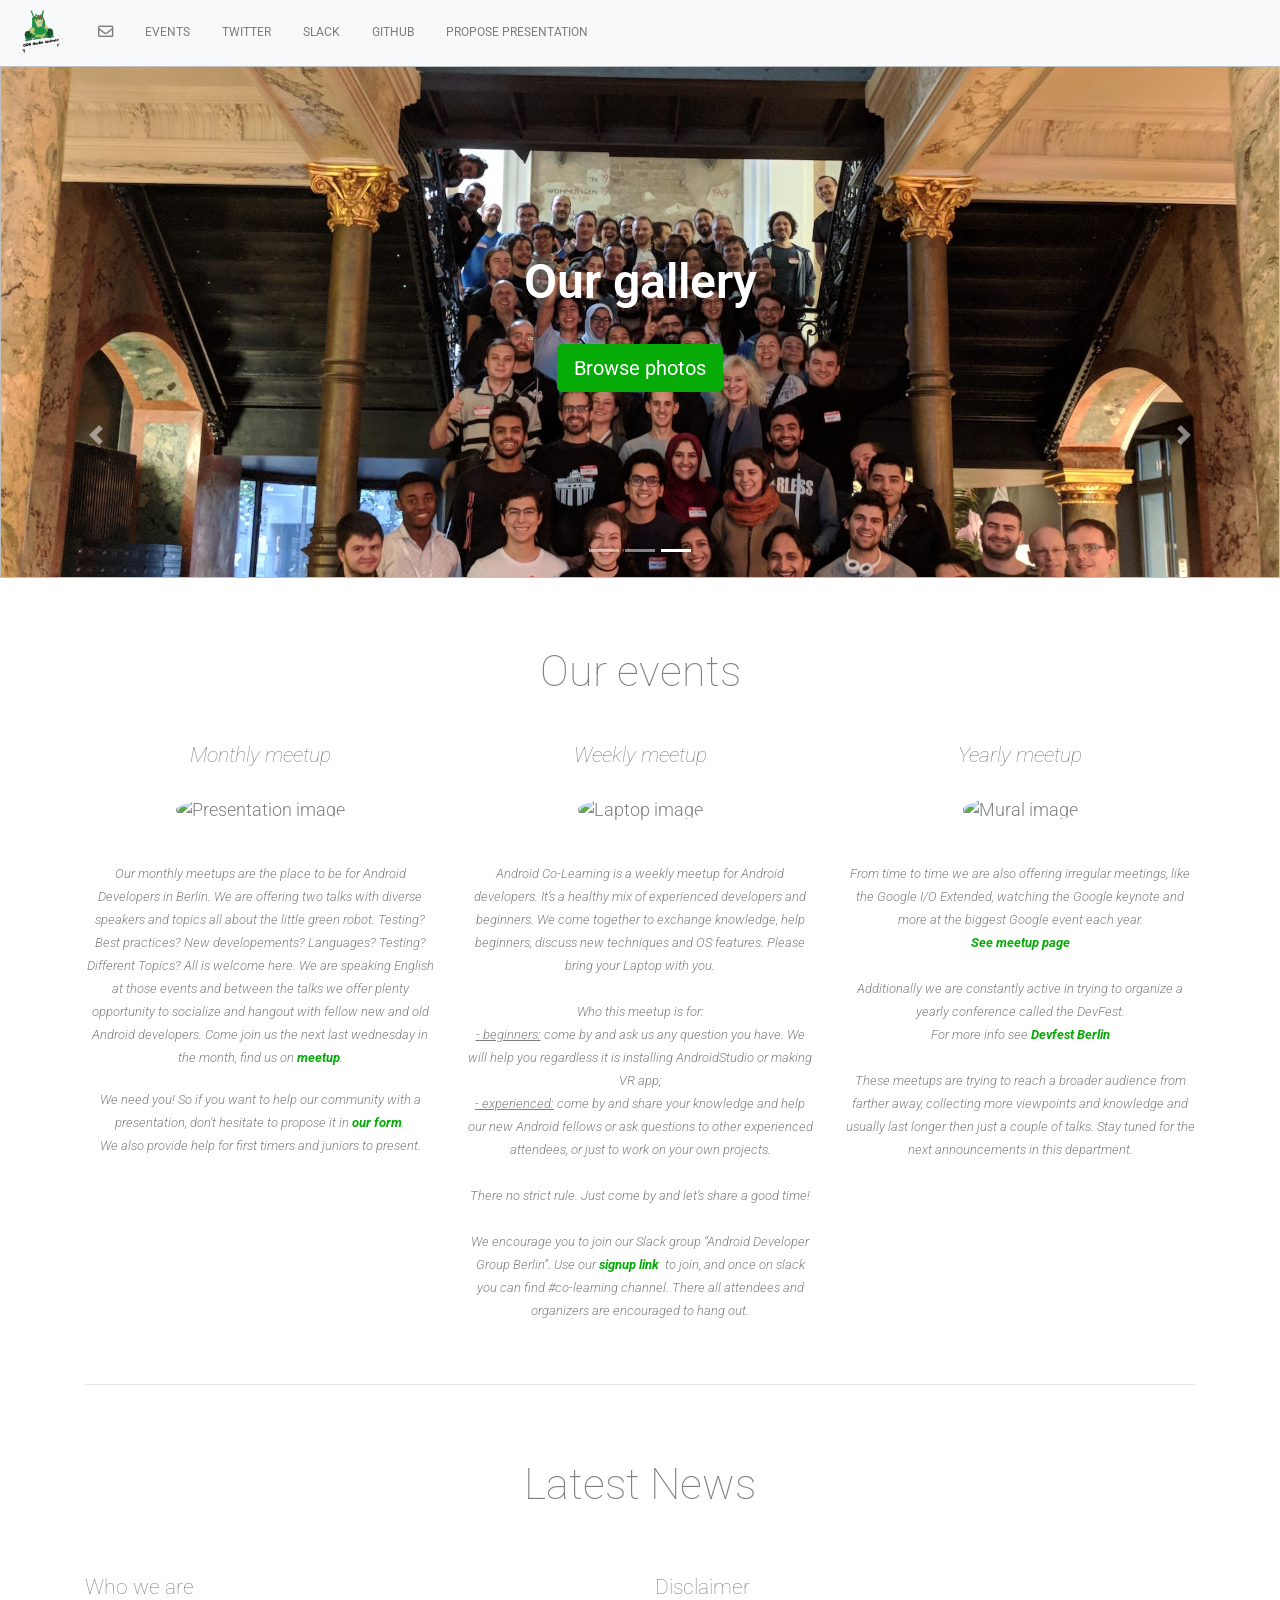
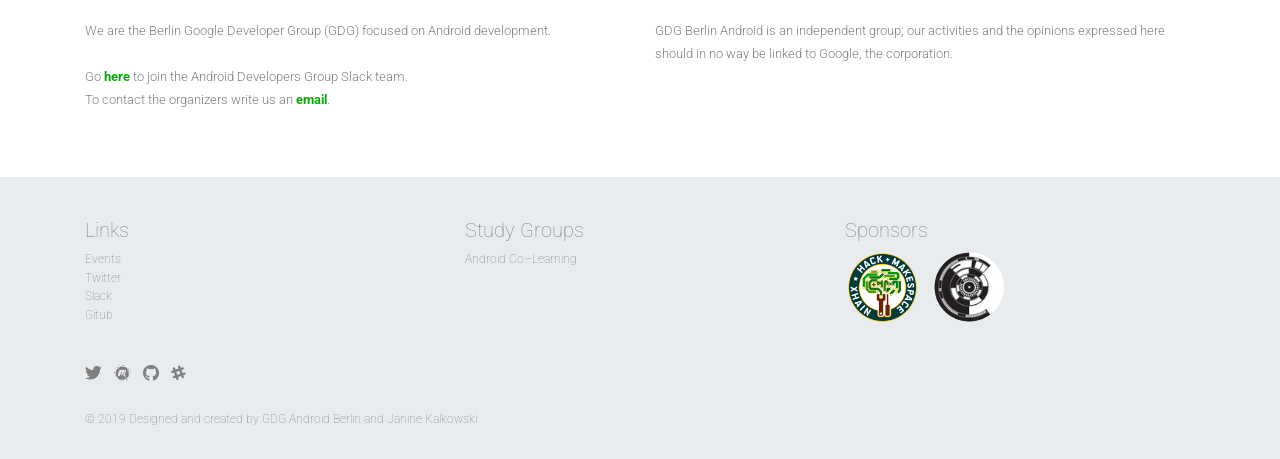
==== index.html @ 3d496227 "Update index.html Co-authored-by: cketti <cketti@gmail.com>" ====
<!DOCTYPE html>
 <html lang=en>
  <head>
    <!-- Required meta tags -->
    <meta charset="utf-8">
    <meta name="viewport" content="width=device-width, initial-scale=1, shrink-to-fit=no">
    <!-- Favicon -->
    <link rel="icon" href="./resources/images/favicon.png" type="image/x-icon">
    <!-- Title -->
    <title>GDG Berlin Android</title>
    <!-- Google fonts -->
    <link href="https://fonts.googleapis.com/css?family=Roboto:100,300" rel="stylesheet">
    <!-- Stylesheets -->
    <link href="./resources/css/reset.css" type="text/css" rel="stylesheet">
    <link href="./resources/css/styles.css" type="text/css" rel="stylesheet">
    <link rel="stylesheet" href="https://use.fontawesome.com/releases/v5.0.12/css/all.css" integrity="sha384-G0fIWCsCzJIMAVNQPfjH08cyYaUtMwjJwqiRKxxE/rx96Uroj1BtIQ6MLJuheaO9" crossorigin="anonymous">
    <link rel="stylesheet" href="https://stackpath.bootstrapcdn.com/bootstrap/4.1.1/css/bootstrap.min.css" integrity="sha384-WskhaSGFgHYWDcbwN70/dfYBj47jz9qbsMId/iRN3ewGhXQFZCSftd1LZCfmhktB" crossorigin="anonymous">
    <!-- Optional scripts -->
    <script src="https://code.jquery.com/jquery-3.3.1.slim.min.js" integrity="sha384-q8i/X+965DzO0rT7abK41JStQIAqVgRVzpbzo5smXKp4YfRvH+8abtTE1Pi6jizo" crossorigin="anonymous"></script>
    <script src="https://cdnjs.cloudflare.com/ajax/libs/popper.js/1.14.3/umd/popper.min.js" integrity="sha384-ZMP7rVo3mIykV+2+9J3UJ46jBk0WLaUAdn689aCwoqbBJiSnjAK/l8WvCWPIPm49" crossorigin="anonymous"></script>
    <script src="https://stackpath.bootstrapcdn.com/bootstrap/4.1.1/js/bootstrap.min.js" integrity="sha384-smHYKdLADwkXOn1EmN1qk/HfnUcbVRZyYmZ4qpPea6sjB/pTJ0euyQp0Mk8ck+5T" crossorigin="anonymous"></script>
    <script src="./resources/js/main.js" type="text/javascript"></script>
   </head>
   <body>

       <!-- NAVBAR -->
       <nav class="navbar navbar-expand-md navbar-light bg-light sticky-top">

         <button class="navbar-toggler" type="button" data-toggle="collapse" data-target="#navbarsExampleDefault" aria-controls="navbarsExampleDefault" aria-expanded="false" aria-label="Toggle navigation">
           <span class="navbar-toggler-icon" id="navbar-toggler-icon"></span>
         </button>

         <img class="logo" src="./resources/images/android.png" height="50" width="50" alt="logo">

         <div class="collapse navbar-collapse justify-content-between" id="navbarsExampleDefault">
           <ul class="navbar-nav">
             <li class="nav-item"><a class="nav-link" href="mailto:gdg-berlin-android-orga@googlegroups.com"><i class="far fa-envelope fa-lg"></i></a></li>
             <li class="nav-item"><a class="nav-link" href="https://www.meetup.com/GDG-Berlin-Android/">Events</a></li>
             <li class="nav-item"><a class="nav-link" href="https://twitter.com/berlindroid">Twitter</a></li>
             <li class="nav-item"><a class="nav-link" href="https://join.slack.com/t/adg-berlin/shared_invite/zt-1j6f5y2oh-A3Xf1VDTKDOTf55Ti_H5~g">Slack</a></li>
             <li class="nav-item"><a class="nav-link" href="https://github.com/gdg-berlin-android">Github</a></li>
             <li class="nav-item"><a class="nav-link" href="https://goo.gl/forms/LKVnBINiIcyeeEfy2">Propose presentation</a></li>
           </ul>
         </div>
       </nav>

     <main role="main">

     <!-- THE CAROUSEL -->
      <div id="myCarousel" class="carousel slide" data-ride="carousel">
        <ol class="carousel-indicators">
          <li data-target="#myCarousel" data-slide-to="0" class=""></li>
          <li data-target="#myCarousel" data-slide-to="1" class=""></li>
          <li data-target="#myCarousel" data-slide-to="2" class="active"></li>
        </ol>
        <div class="carousel-inner">
          <div class="carousel-item">
            <img class="first-slide" style="background-image: url('./resources/images/presentation_1920.jpg');">
            <div class="container">
              <div class="carousel-caption">
                <h1>Our Meetups</h1>
                <br>
                <p><a class="btn btn-lg btn-primary" href="https://www.meetup.com/de-DE/GDG-Berlin-Android/events/" role="button">Sign up today</a></p>
              </div>
            </div>
          </div>
          <div class="carousel-item">
            <img class="second-slide" style="background-image: url('./resources/images/seating_1920.jpg');">
            <div class="container">
              <div class="carousel-caption">
                <h1>Our co-learning channel</h1>
                <br>
                <p><a class="btn btn-lg btn-primary" href="https://join.slack.com/t/adg-berlin/shared_invite/zt-1j6f5y2oh-A3Xf1VDTKDOTf55Ti_H5~g" role="button">Learn more</a></p>
              </div>
            </div>
          </div>
          <div class="carousel-item active">
            <img class="third-slide" style="background-image: url('./resources/images/team_1920.jpg');">
              <div class="carousel-caption">
                <h1>Our gallery</h1>
                <br>
                <p><a class="btn btn-lg btn-primary" href="https://www.meetup.com/de-DE/GDG-Berlin-Android/photos/" role="button">Browse photos</a></p>
              </div>
            </div>
          </div>
        </div>
        <a class="carousel-control-prev" href="#myCarousel" role="button" data-slide="prev">
          <span class="carousel-control-prev-icon" aria-hidden="true"></span>
          <span class="sr-only">Previous</span>
        </a>
        <a class="carousel-control-next" href="#myCarousel" role="button" data-slide="next">
          <span class="carousel-control-next-icon" aria-hidden="true"></span>
          <span class="sr-only">Next</span>
        </a>
      </div>

      <!-- ORGANIZER -->
      <div class="container organizer">
        <span class="featurette-heading">Our events</span>
        <div class="row">
          <div class="col-lg-4 section">
            <h6 class="font-italic">Monthly meetup</h6>
            <img class="rounded-circle img" src="https://secure.meetupstatic.com/photos/event/3/d/5/0/highres_468075696.jpeg" alt="Presentation image" width="140" height="140">
            <p class="post-body font-italic">Our monthly meetups are the place to be for Android Developers in Berlin. We are offering two talks with diverse speakers and topics all about
              the little green robot. Testing? Best practices? New developements? Languages? Testing? Different Topics? All is welcome here. We are speaking English at those events
              and between the talks we offer plenty opportunity to socialize and hangout with fellow new and old Android developers. Come join us the next last wednesday in the month,
              find us on <a href="https://www.meetup.com/GDG-Berlin-Android/">meetup</a>.</p>
           <p class="post-body font-italic">
            We need you! So if you want to help our community with a presentation, don't hesitate to propose it in <a href="https://goo.gl/forms/LKVnBINiIcyeeEfy2">our form</a>. 
            <br>We also provide help for first timers and juniors to present.
           </p>
          </div>
          <div class="col-lg-4 section">
            <h6 class="font-italic">Weekly meetup</h6>
            <img class="rounded-circle img" src="https://secure.meetupstatic.com/photos/event/e/4/0/8/highres_465958376.jpeg" alt="Laptop image" width="140" height="140">
            <p class="post-body font-italic">Android Co-Learning is a weekly meetup for Android developers. It’s a healthy mix of experienced developers and beginners. We come together to
              exchange knowledge, help beginners, discuss new techniques and OS features. Please bring your Laptop with you.
              <br><br>Who this meetup is for:
              <br><u>- beginners:</u> come by and ask us any question you have. We will help you regardless it is installing AndroidStudio or making VR app;
              <br><u>- experienced:</u> come by and share your knowledge and help our new Android fellows or ask questions to other experienced attendees, or just to work on your own projects.
              <br><br>There no strict rule. Just come by and let’s share a good time!
              <br><br>We encourage you to join our Slack group “Android Developer Group Berlin”. Use our <a href="https://join.slack.com/t/adg-berlin/shared_invite/zt-1j6f5y2oh-A3Xf1VDTKDOTf55Ti_H5~g">signup link</a> 
              to join, and once on slack you can find #co-learning channel. There all attendees and organizers are encouraged to hang out.</p>
          </div>
          <div class="col-lg-4 section">
            <h6 class="font-italic">Yearly meetup</h6>
            <img class="rounded-circle img" src="https://secure.meetupstatic.com/photos/event/e/8/8/5/highres_465959525.jpeg" alt="Mural image" width="140" height="140">
            <p class="post-body font-italic">From time to time we are also offering irregular meetings, like the Google I/O Extended, watching the Google keynote and more at the
              biggest Google event each year.
              <br><a href="https://www.meetup.com/de-DE/GDG-Berlin-Android/events/">See meetup page</a>
              <br><br>Additionally we are constantly active in trying to organize a yearly conference called the DevFest.
              <br>For more info see <a href="https://2017.devfest-berlin.de/">Devfest Berlin</a>
              <br><br>These meetups are trying to reach a broader audience from farther away, collecting more viewpoints and knowledge and usually last longer then just a couple of talks.
              Stay tuned for the next announcements in this department.</p>
          </div>
        </div>
        <hr class="featurette-divider">
      </div>

      <!-- LATEST NEWS -->
      <div class="article-wrapper">
        <div class="container wrapper">
          <span class="featurette-heading">Latest News</span>
          <div class="row article">
            <div class="col-md-6">
              <h6>Who we are</h6>
              <p class="post-body">We are the Berlin Google Developer Group (GDG) focused on Android development.
                <br><br> Go <a href="https://join.slack.com/t/adg-berlin/shared_invite/zt-1j6f5y2oh-A3Xf1VDTKDOTf55Ti_H5~g">here</a> to join the Android Developers Group Slack team.
                <br>To contact the organizers write us an <a href="mailto:gdg-berlin-android-orga@googlegroups.com">email</a>.
              </p>
            </div>
            <div class="col-md-6">
              <h6>Disclaimer</h6>
              <p class="post-body">GDG Berlin Android is an independent group; our activities and the opinions
                expressed here should in no way be linked to Google, the corporation.
                <br>
                <br>
                <br>
             </p>
            </div>
          </div>
        </div>
      </div>
     </main>

     <!-- FOOTER -->
     <footer class="footer">
       <div class="container" id="footer">
         <div class="row">
           <div class="col-md-4">
             <h5>Links</h5>
             <ul>
               <li><a href="https://www.meetup.com/GDG-Berlin-Android/">Events</a></li>
               <li><a href="https://twitter.com/berlindroid">Twitter</a></li>
               <li><a href="https://join.slack.com/t/adg-berlin/shared_invite/zt-1j6f5y2oh-A3Xf1VDTKDOTf55Ti_H5~g">Slack</a></li>
               <li><a href="https://github.com/gdg-berlin-android">Gitub</a></li>
             </ul>
           </div>
           <div class="col-md-4">
             <h5>Study Groups</h5>
             <ul>
               <li>Android Co&ndash;Learning</li>
             </ul>
           </div>
           <div class="col-md-4">
             <h5>Sponsors</h5>
             <a href="https://x-hain.de/de/"><img src="./resources/images/xhain_logo_small.png" class="img-fluid" id="footer-img" alt="Responsive image" style="width: 75px; height: 75px;"></a>
             <a href="https://www.c-base.org/"><img src="./resources/images/cbase_logo.jpg" class="img-fluid rounded-circle" id="footer-img" alt="Responsive image" style="width: 70px; height: 70px;"></a>
           </div>
         </div>
         <div class="row">
           <div class="col-md-6">
             <ul class="social-links">
               <li><a class="py-2 d-md-inline-block" href="https://twitter.com/berlindroid"><i class="fab fa-twitter fa-lg"></i></a></li>
               <li><a class="py-2 d-md-inline-block" href="https://www.meetup.com/GDG-Berlin-Android/"><i class="fab fa-meetup fa-lg"></i></a></li>
               <li><a class="py-2 d-md-inline-block" href="https://github.com/gdg-berlin-android"><i class="fab fa-github fa-lg"></i></a></li>
               <li><a class="py-2 d-md-inline-block" href="https://join.slack.com/t/adg-berlin/shared_invite/zt-1j6f5y2oh-A3Xf1VDTKDOTf55Ti_H5~g"><i class="fab fa-slack-hash fa-lg"></i></a></li>
             </ul>
           </div>
         </div>
         <div class="row">
           <div class="col-md-12">
             <p>&copy; 2019 Designed and created by GDG Android Berlin and Janine Kalkowski</p>
           </div>
         </div>
       </div>
    </footer>

   </body>
</html>
---- resources/css/styles.css ----
* {
  font-family: 'Roboto', sans-serif;
  font-weight: 300;
  line-height: 1.4;
  color: grey;
  font-size: 18px;
}


/* NAVBAR
  -------------------------------------------------- */

.logo {
  margin-right: 1rem;
  }

nav {
  background-color: white;
  z-index: 1030;
}

#navbar-toggler-icon {
  font-size: 0.72rem /*13px*/;
  margin-top: 0px !important;
  margin-bottom: 0px !important;
}

.nav-item {
  padding: 0 .5rem 0 .5rem;
  text-transform: uppercase;
  font-size: 0.72rem /*13px*/;
  color: grey;
}

.fade-in {
  visibility: visible;
  opacity: 1;
  transition: opacity 1s linear;
}

.fade-out {
  visibility: hidden;
  opacity: 0;
  transition: visibility 0s 1s, opacity 1s linear;
}


/* THE CAROUSEL
-------------------------------------------------- */

.carousel {
  margin-bottom: 4rem;
}

.carousel-caption {
  bottom: 3rem;
  z-index: 10;
  bottom: 150px !important;
}

.carousel-caption .btn {
  background-color: #07ab07;
  border-color: #07ab07;
}

.carousel-caption .btn:hover {
  background-color: #207420;
  border-color: #207420;
}

.carousel-item {
  height: 32rem;
  background-color: #777;
}

h1 {
  font-weight: 600 !important;
  font-size: 3rem !important;
  }

.carousel-item p {
  color: white;
}

.carousel-item > img {
  position: absolute;
  top: 0;
  left: 0;
  min-width: 100%;
  height: 32rem;
  background-repeat: no-repeat;
  background-position: center;
  background-size: cover;
}

.carousel-control-prev-icon, .carousel-control-next-icon {
  background-color: #777;
}


/* ORGANIZER
-------------------------------------------------- */

.organizer {
  text-align: center;
  margin: 3rem 0;
}

span {
  font-weight: 100 !important;
  font-size: 2.67rem /*48px*/;
  margin-top: 20px !important;
  margin-bottom: 50px !important;
}

h6 {
  font-size: 1.33rem /*24px*/ !important;
  font-weight: 100 !important;
  margin-top: 10px !important;
  margin-bottom: 10px !important;
}

p {
  font-size: 0.83rem /*15px*/;
  line-height: 23px;
  font-weight: 300;
}

.section {
  margin-top: 30px;
  margin-bottom: 30px;
}

.img {
  margin-top: 20px;
  margin-bottom: 20px;
}


/* LATEST NEWS
-------------------------------------------------- */

.featurette-heading {
  font-size: 2.67rem /*48px*/;
}

.post-body {
  margin-top: 19px;
}

.post-body a {
  color: #07ab07;
  font-weight: bold;
}

.post-body a:hover {
  color: #07ab07;
}

.article {
  display: flex;
  align-items: center;
}

.wrapper {
  display: flex;
  flex-direction: column;
  align-items: center;
}

.article-wrapper {
  margin-top: 50px;
  margin-bottom: 50px;
  margin-left: 15px;
  margin-right: 15px;
}


/* FOOTER
-------------------------------------------------- */

footer {
  padding: 40px 52px 13px;
  border-top: 1px solid #e7e7e7;
  background-color: #e9ecef;
}

#footer-img {
  margin-right: 10px;
}

.footer h5 {
  font-weight: 100;
}

.footer li, .footer p {
  font-weight: 100;
  font-size: 0.78rem /*14px*/ !important;
}

.social-links li {
  margin-right: 8px;
  display: inline-block;
}

.social-links {
  margin-top: 1rem;
}

.footer a {
  text-decoration: none;
  background-color: transparent;
  color: grey;
}


/* MEDIA QUERIES
-------------------------------------------------- */

@media (max-width: 767px){
 footer {
    text-align: center;
  }
}
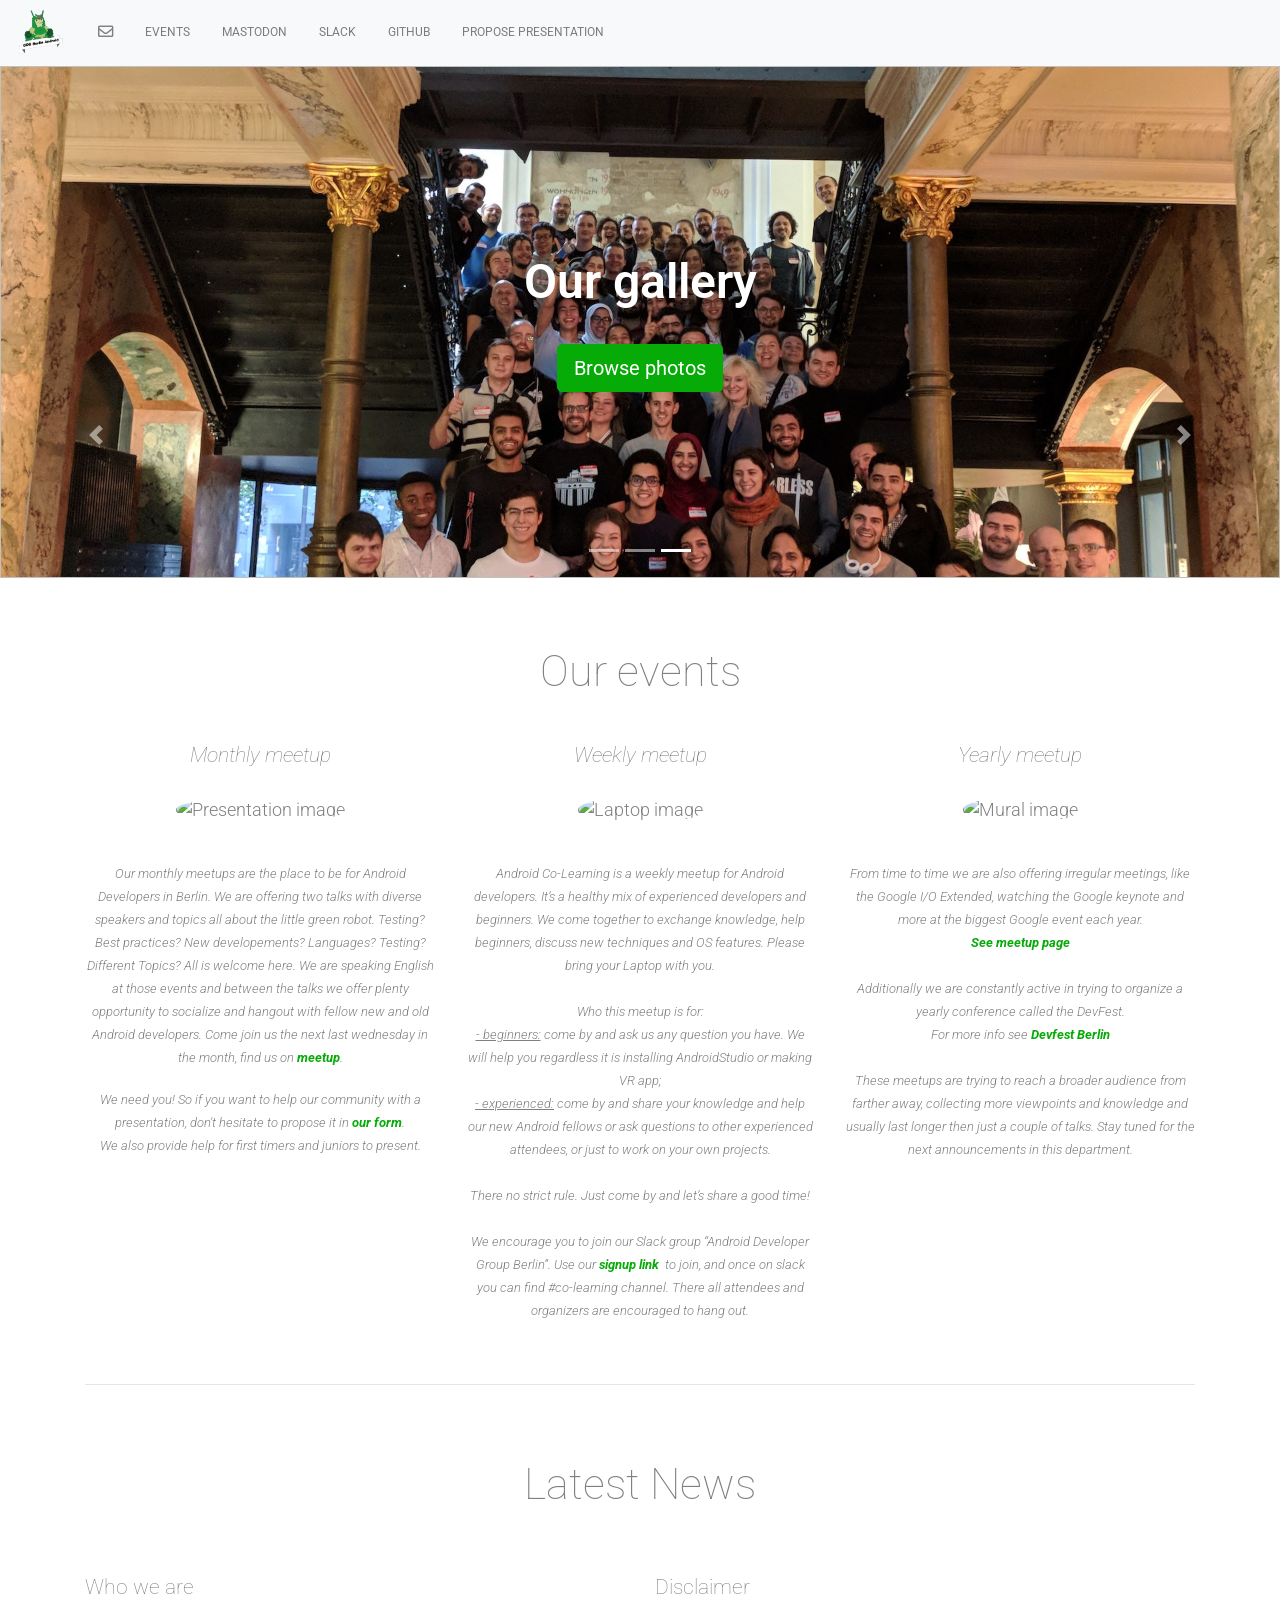
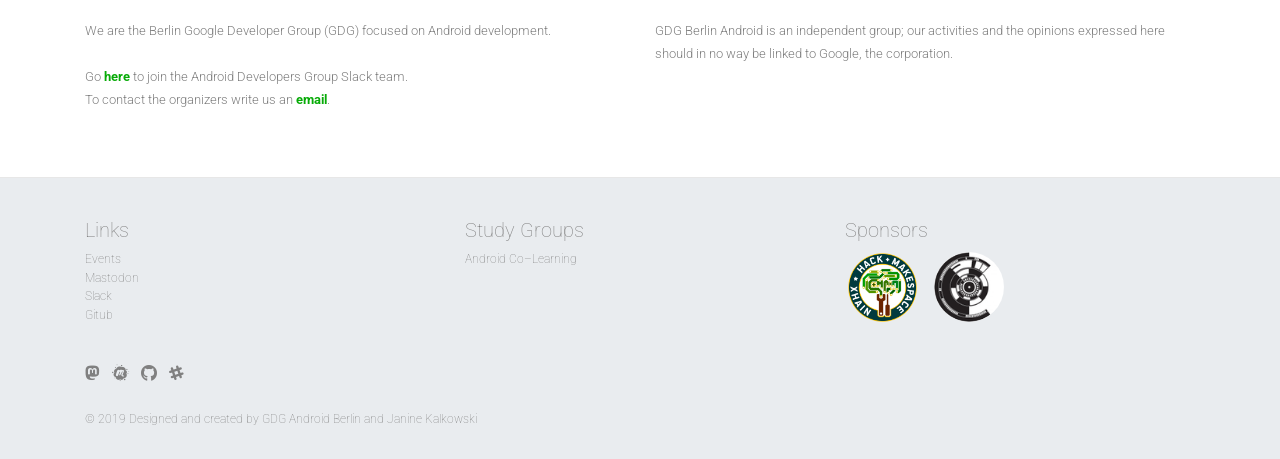
==== commit 9f8d9fec: "Replace links to Twitter profile with links to Mastodon profile" ====
--- a/index.html
+++ b/index.html
@@ -36,7 +36,7 @@
            <ul class="navbar-nav">
              <li class="nav-item"><a class="nav-link" href="mailto:gdg-berlin-android-orga@googlegroups.com"><i class="far fa-envelope fa-lg"></i></a></li>
              <li class="nav-item"><a class="nav-link" href="https://www.meetup.com/GDG-Berlin-Android/">Events</a></li>
-             <li class="nav-item"><a class="nav-link" href="https://twitter.com/berlindroid">Twitter</a></li>
+             <li class="nav-item"><a class="nav-link" href="https://androiddev.social/@berlindroid">Mastodon</a></li>
              <li class="nav-item"><a class="nav-link" href="https://join.slack.com/t/adg-berlin/shared_invite/zt-1j6f5y2oh-A3Xf1VDTKDOTf55Ti_H5~g">Slack</a></li>
              <li class="nav-item"><a class="nav-link" href="https://github.com/gdg-berlin-android">Github</a></li>
              <li class="nav-item"><a class="nav-link" href="https://goo.gl/forms/LKVnBINiIcyeeEfy2">Propose presentation</a></li>
@@ -171,7 +171,7 @@
              <h5>Links</h5>
              <ul>
                <li><a href="https://www.meetup.com/GDG-Berlin-Android/">Events</a></li>
-               <li><a href="https://twitter.com/berlindroid">Twitter</a></li>
+               <li><a href="https://androiddev.social/@berlindroid">Mastodon</a></li>
                <li><a href="https://join.slack.com/t/adg-berlin/shared_invite/zt-1j6f5y2oh-A3Xf1VDTKDOTf55Ti_H5~g">Slack</a></li>
                <li><a href="https://github.com/gdg-berlin-android">Gitub</a></li>
              </ul>
@@ -191,7 +191,7 @@
          <div class="row">
            <div class="col-md-6">
              <ul class="social-links">
-               <li><a class="py-2 d-md-inline-block" href="https://twitter.com/berlindroid"><i class="fab fa-twitter fa-lg"></i></a></li>
+               <li><a class="py-2 d-md-inline-block" href="https://androiddev.social/@berlindroid" rel="me"><i class="fab fa-mastodon fa-lg"></i></a></li>
                <li><a class="py-2 d-md-inline-block" href="https://www.meetup.com/GDG-Berlin-Android/"><i class="fab fa-meetup fa-lg"></i></a></li>
                <li><a class="py-2 d-md-inline-block" href="https://github.com/gdg-berlin-android"><i class="fab fa-github fa-lg"></i></a></li>
                <li><a class="py-2 d-md-inline-block" href="https://join.slack.com/t/adg-berlin/shared_invite/zt-1j6f5y2oh-A3Xf1VDTKDOTf55Ti_H5~g"><i class="fab fa-slack-hash fa-lg"></i></a></li>
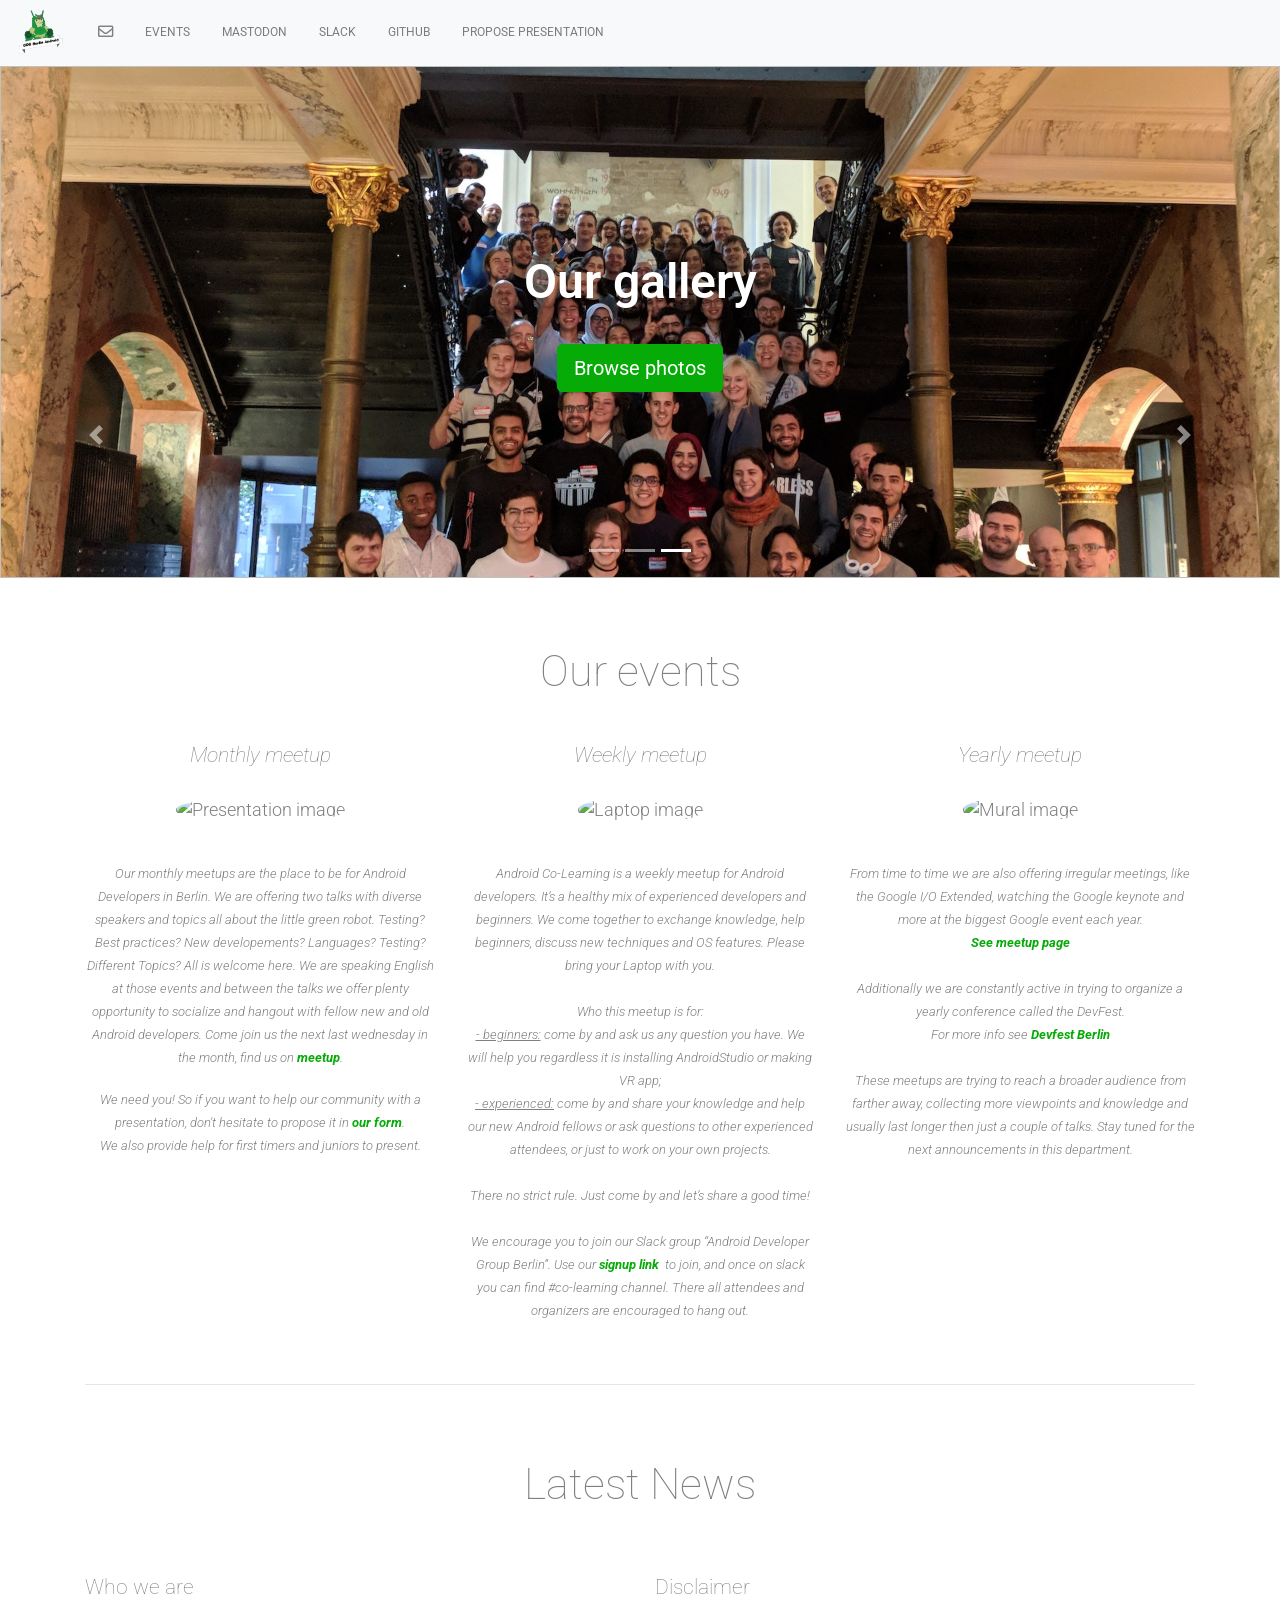
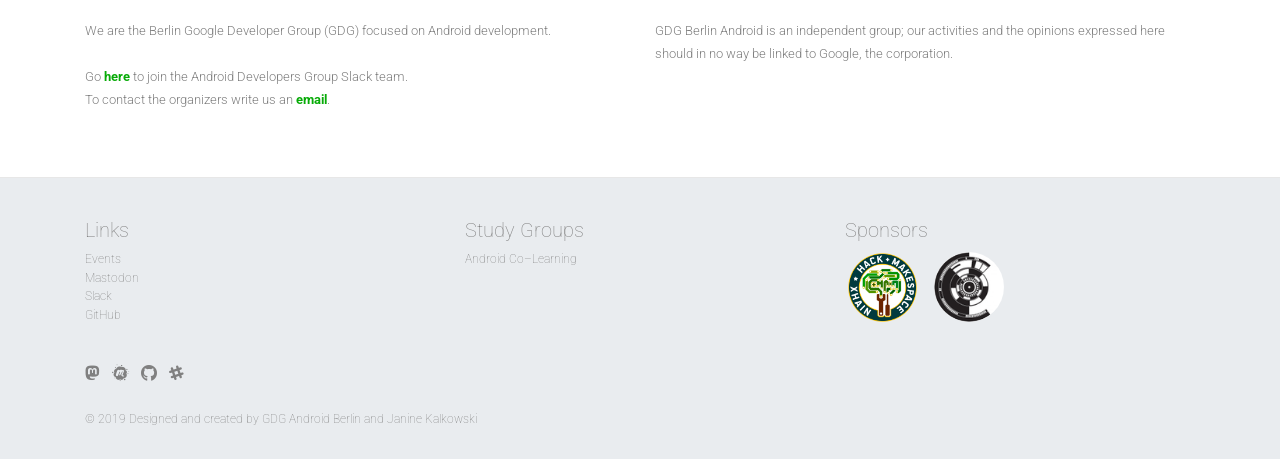
==== commit 60c01a14: "Fix minor typo." ====
--- a/index.html
+++ b/index.html
@@ -37,7 +37,7 @@
              <li class="nav-item"><a class="nav-link" href="mailto:gdg-berlin-android-orga@googlegroups.com"><i class="far fa-envelope fa-lg"></i></a></li>
              <li class="nav-item"><a class="nav-link" href="https://www.meetup.com/GDG-Berlin-Android/">Events</a></li>
              <li class="nav-item"><a class="nav-link" href="https://androiddev.social/@berlindroid">Mastodon</a></li>
-             <li class="nav-item"><a class="nav-link" href="https://join.slack.com/t/adg-berlin/shared_invite/zt-1j6f5y2oh-A3Xf1VDTKDOTf55Ti_H5~g">Slack</a></li>
+             <li class="nav-item"><a class="nav-link" href="https://join.slack.com/t/adg-berlin/shared_invite/zt-20sb62s83-HCl4LX8KmZcaAP8QjG9TKA">Slack</a></li>
              <li class="nav-item"><a class="nav-link" href="https://github.com/gdg-berlin-android">Github</a></li>
              <li class="nav-item"><a class="nav-link" href="https://goo.gl/forms/LKVnBINiIcyeeEfy2">Propose presentation</a></li>
            </ul>
@@ -70,7 +70,7 @@
               <div class="carousel-caption">
                 <h1>Our co-learning channel</h1>
                 <br>
-                <p><a class="btn btn-lg btn-primary" href="https://join.slack.com/t/adg-berlin/shared_invite/zt-1j6f5y2oh-A3Xf1VDTKDOTf55Ti_H5~g" role="button">Learn more</a></p>
+                <p><a class="btn btn-lg btn-primary" href="https://join.slack.com/t/adg-berlin/shared_invite/zt-20sb62s83-HCl4LX8KmZcaAP8QjG9TKA" role="button">Learn more</a></p>
               </div>
             </div>
           </div>
@@ -119,7 +119,7 @@
               <br><u>- beginners:</u> come by and ask us any question you have. We will help you regardless it is installing AndroidStudio or making VR app;
               <br><u>- experienced:</u> come by and share your knowledge and help our new Android fellows or ask questions to other experienced attendees, or just to work on your own projects.
               <br><br>There no strict rule. Just come by and let’s share a good time!
-              <br><br>We encourage you to join our Slack group “Android Developer Group Berlin”. Use our <a href="https://join.slack.com/t/adg-berlin/shared_invite/zt-1j6f5y2oh-A3Xf1VDTKDOTf55Ti_H5~g">signup link</a> 
+              <br><br>We encourage you to join our Slack group “Android Developer Group Berlin”. Use our <a href="https://join.slack.com/t/adg-berlin/shared_invite/zt-20sb62s83-HCl4LX8KmZcaAP8QjG9TKA">signup link</a> 
               to join, and once on slack you can find #co-learning channel. There all attendees and organizers are encouraged to hang out.</p>
           </div>
           <div class="col-lg-4 section">
@@ -145,7 +145,7 @@
             <div class="col-md-6">
               <h6>Who we are</h6>
               <p class="post-body">We are the Berlin Google Developer Group (GDG) focused on Android development.
-                <br><br> Go <a href="https://join.slack.com/t/adg-berlin/shared_invite/zt-1j6f5y2oh-A3Xf1VDTKDOTf55Ti_H5~g">here</a> to join the Android Developers Group Slack team.
+                <br><br> Go <a href="https://join.slack.com/t/adg-berlin/shared_invite/zt-20sb62s83-HCl4LX8KmZcaAP8QjG9TKA">here</a> to join the Android Developers Group Slack team.
                 <br>To contact the organizers write us an <a href="mailto:gdg-berlin-android-orga@googlegroups.com">email</a>.
               </p>
             </div>
@@ -172,8 +172,8 @@
              <ul>
                <li><a href="https://www.meetup.com/GDG-Berlin-Android/">Events</a></li>
                <li><a href="https://androiddev.social/@berlindroid">Mastodon</a></li>
-               <li><a href="https://join.slack.com/t/adg-berlin/shared_invite/zt-1j6f5y2oh-A3Xf1VDTKDOTf55Ti_H5~g">Slack</a></li>
-               <li><a href="https://github.com/gdg-berlin-android">Gitub</a></li>
+               <li><a href="https://join.slack.com/t/adg-berlin/shared_invite/zt-20sb62s83-HCl4LX8KmZcaAP8QjG9TKA">Slack</a></li>
+               <li><a href="https://github.com/gdg-berlin-android">GitHub</a></li>
              </ul>
            </div>
            <div class="col-md-4">
@@ -194,7 +194,7 @@
                <li><a class="py-2 d-md-inline-block" href="https://androiddev.social/@berlindroid" rel="me"><i class="fab fa-mastodon fa-lg"></i></a></li>
                <li><a class="py-2 d-md-inline-block" href="https://www.meetup.com/GDG-Berlin-Android/"><i class="fab fa-meetup fa-lg"></i></a></li>
                <li><a class="py-2 d-md-inline-block" href="https://github.com/gdg-berlin-android"><i class="fab fa-github fa-lg"></i></a></li>
-               <li><a class="py-2 d-md-inline-block" href="https://join.slack.com/t/adg-berlin/shared_invite/zt-1j6f5y2oh-A3Xf1VDTKDOTf55Ti_H5~g"><i class="fab fa-slack-hash fa-lg"></i></a></li>
+               <li><a class="py-2 d-md-inline-block" href="https://join.slack.com/t/adg-berlin/shared_invite/zt-20sb62s83-HCl4LX8KmZcaAP8QjG9TKA"><i class="fab fa-slack-hash fa-lg"></i></a></li>
              </ul>
            </div>
          </div>
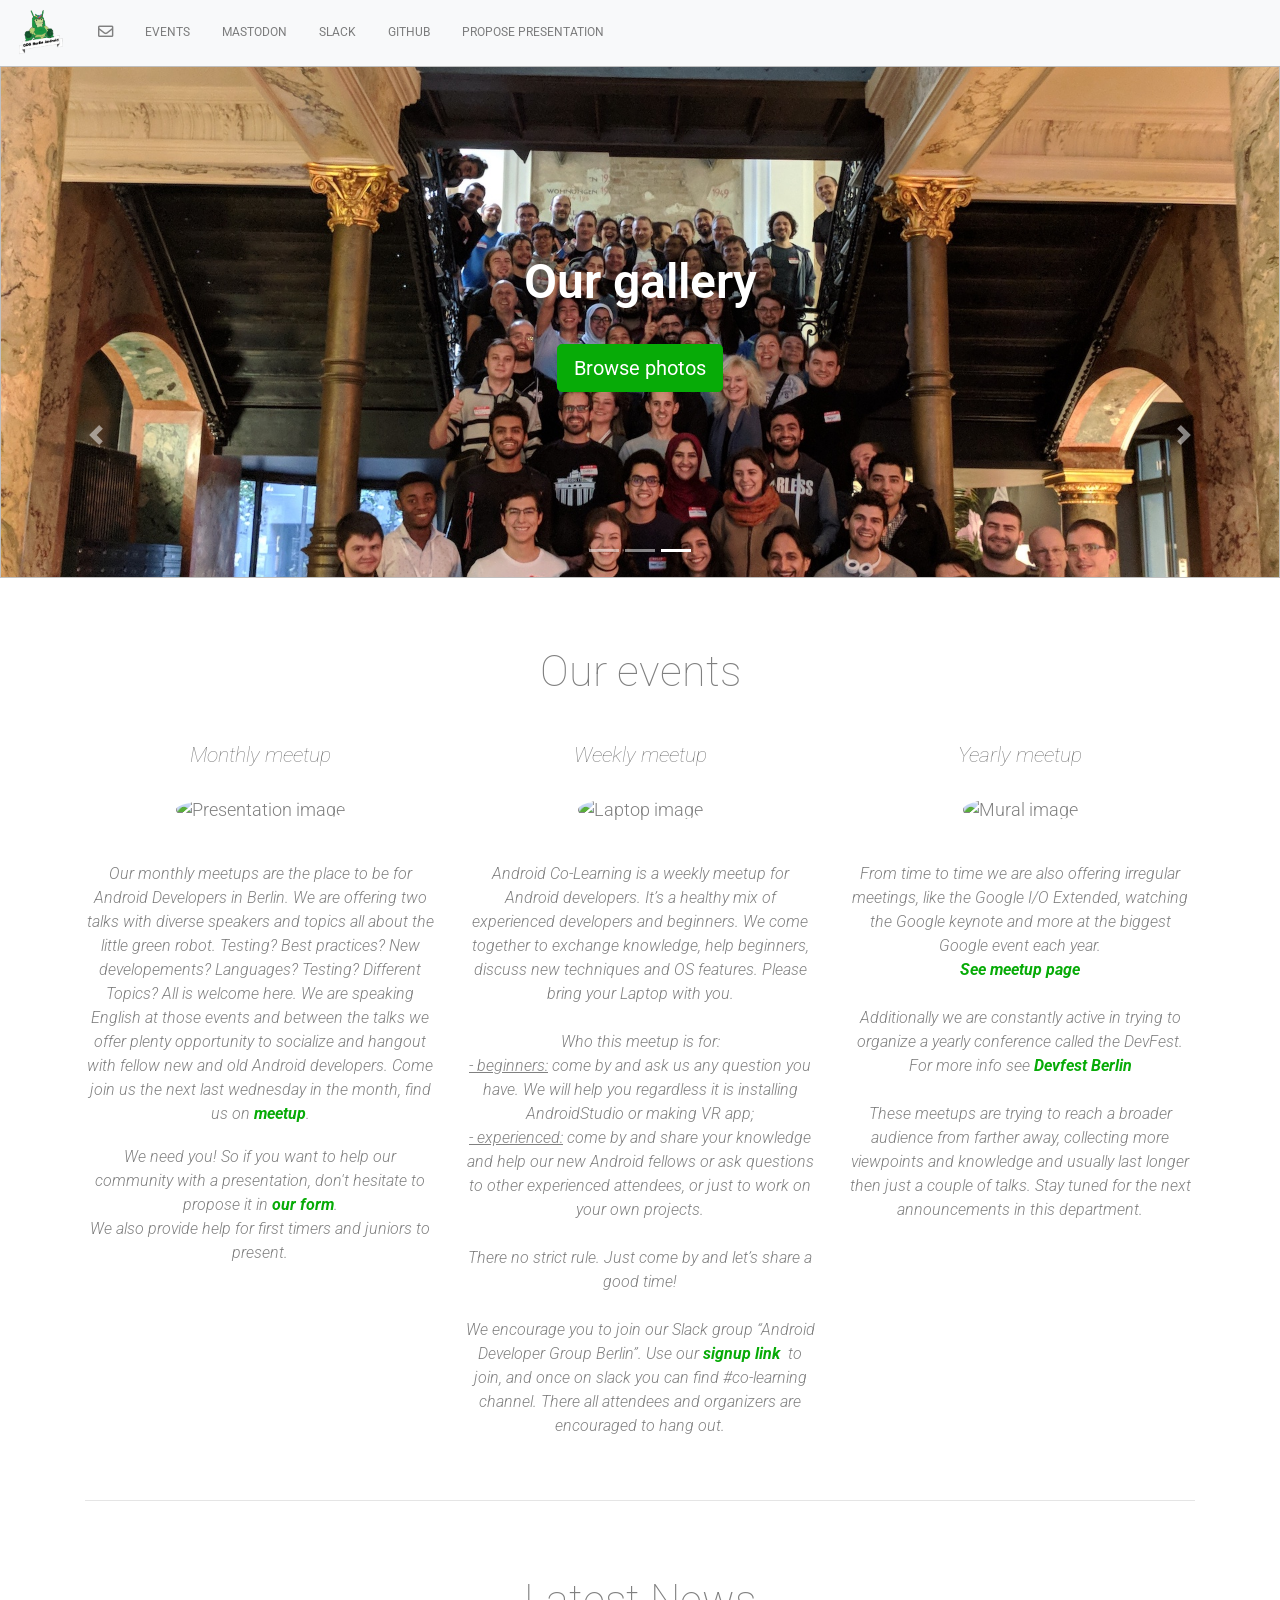
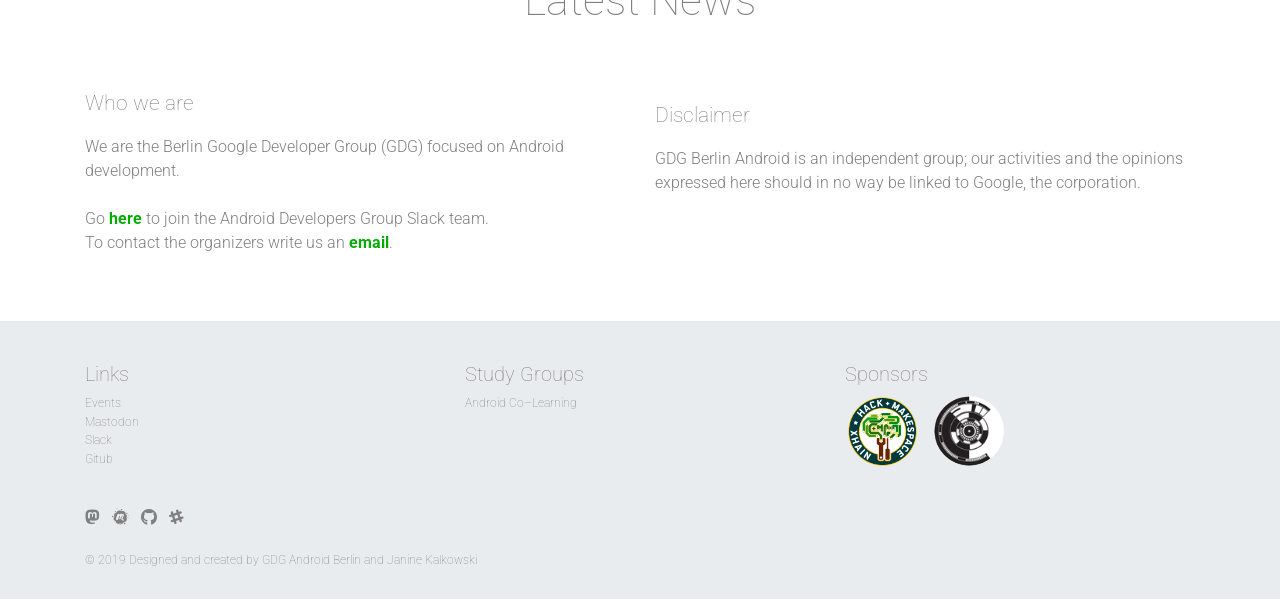
==== commit 3bdf91b8: "Merge 78152f471c41efe900d65717f1ca5ac46169a0b9 into 6ebcd1e7f0cca1d4460f9709518338c2f9a1dbe1" ====
--- a/index.html
+++ b/index.html
@@ -20,6 +20,14 @@
     <script src="https://cdnjs.cloudflare.com/ajax/libs/popper.js/1.14.3/umd/popper.min.js" integrity="sha384-ZMP7rVo3mIykV+2+9J3UJ46jBk0WLaUAdn689aCwoqbBJiSnjAK/l8WvCWPIPm49" crossorigin="anonymous"></script>
     <script src="https://stackpath.bootstrapcdn.com/bootstrap/4.1.1/js/bootstrap.min.js" integrity="sha384-smHYKdLADwkXOn1EmN1qk/HfnUcbVRZyYmZ4qpPea6sjB/pTJ0euyQp0Mk8ck+5T" crossorigin="anonymous"></script>
     <script src="./resources/js/main.js" type="text/javascript"></script>
+    <!-- Twitter meta -->
+    <meta name="twitter:card" content="summary_large_image">
+    <meta name="twitter:site" content="@berlindroid">
+    <meta name="twitter:creator" content="@berlindroid">
+    <meta name="twitter:title" content="GDG Berlin Android: The berlindroid community for Android developement in Berlin">
+    <meta name="twitter:description" content="Find out what's new in Android, what the Berlin community is all about, join us for meetups, and engage with the community on twitter, apply for sponsorships, or have a cold beverage with us.">
+    <meta name="twitter:image" content="https://secure.meetupstatic.com/photos/event/c/2/5/highres_503043109.jpeg">
+    <meta name="twitter:image:alt" content="A photo of a meeting of the Android community in Berlin">
    </head>
    <body>
 
@@ -173,7 +181,7 @@
                <li><a href="https://www.meetup.com/GDG-Berlin-Android/">Events</a></li>
                <li><a href="https://androiddev.social/@berlindroid">Mastodon</a></li>
                <li><a href="https://join.slack.com/t/adg-berlin/shared_invite/zt-20sb62s83-HCl4LX8KmZcaAP8QjG9TKA">Slack</a></li>
-               <li><a href="https://github.com/gdg-berlin-android">GitHub</a></li>
+               <li><a href="https://github.com/gdg-berlin-android">Gitub</a></li>
              </ul>
            </div>
            <div class="col-md-4">
--- a/resources/css/styles.css
+++ b/resources/css/styles.css
@@ -121,8 +121,8 @@
 }
 
 p {
-  font-size: 0.83rem /*15px*/;
-  line-height: 23px;
+  font-size: 1rem;
+  line-height: 1.5;
   font-weight: 300;
 }
 
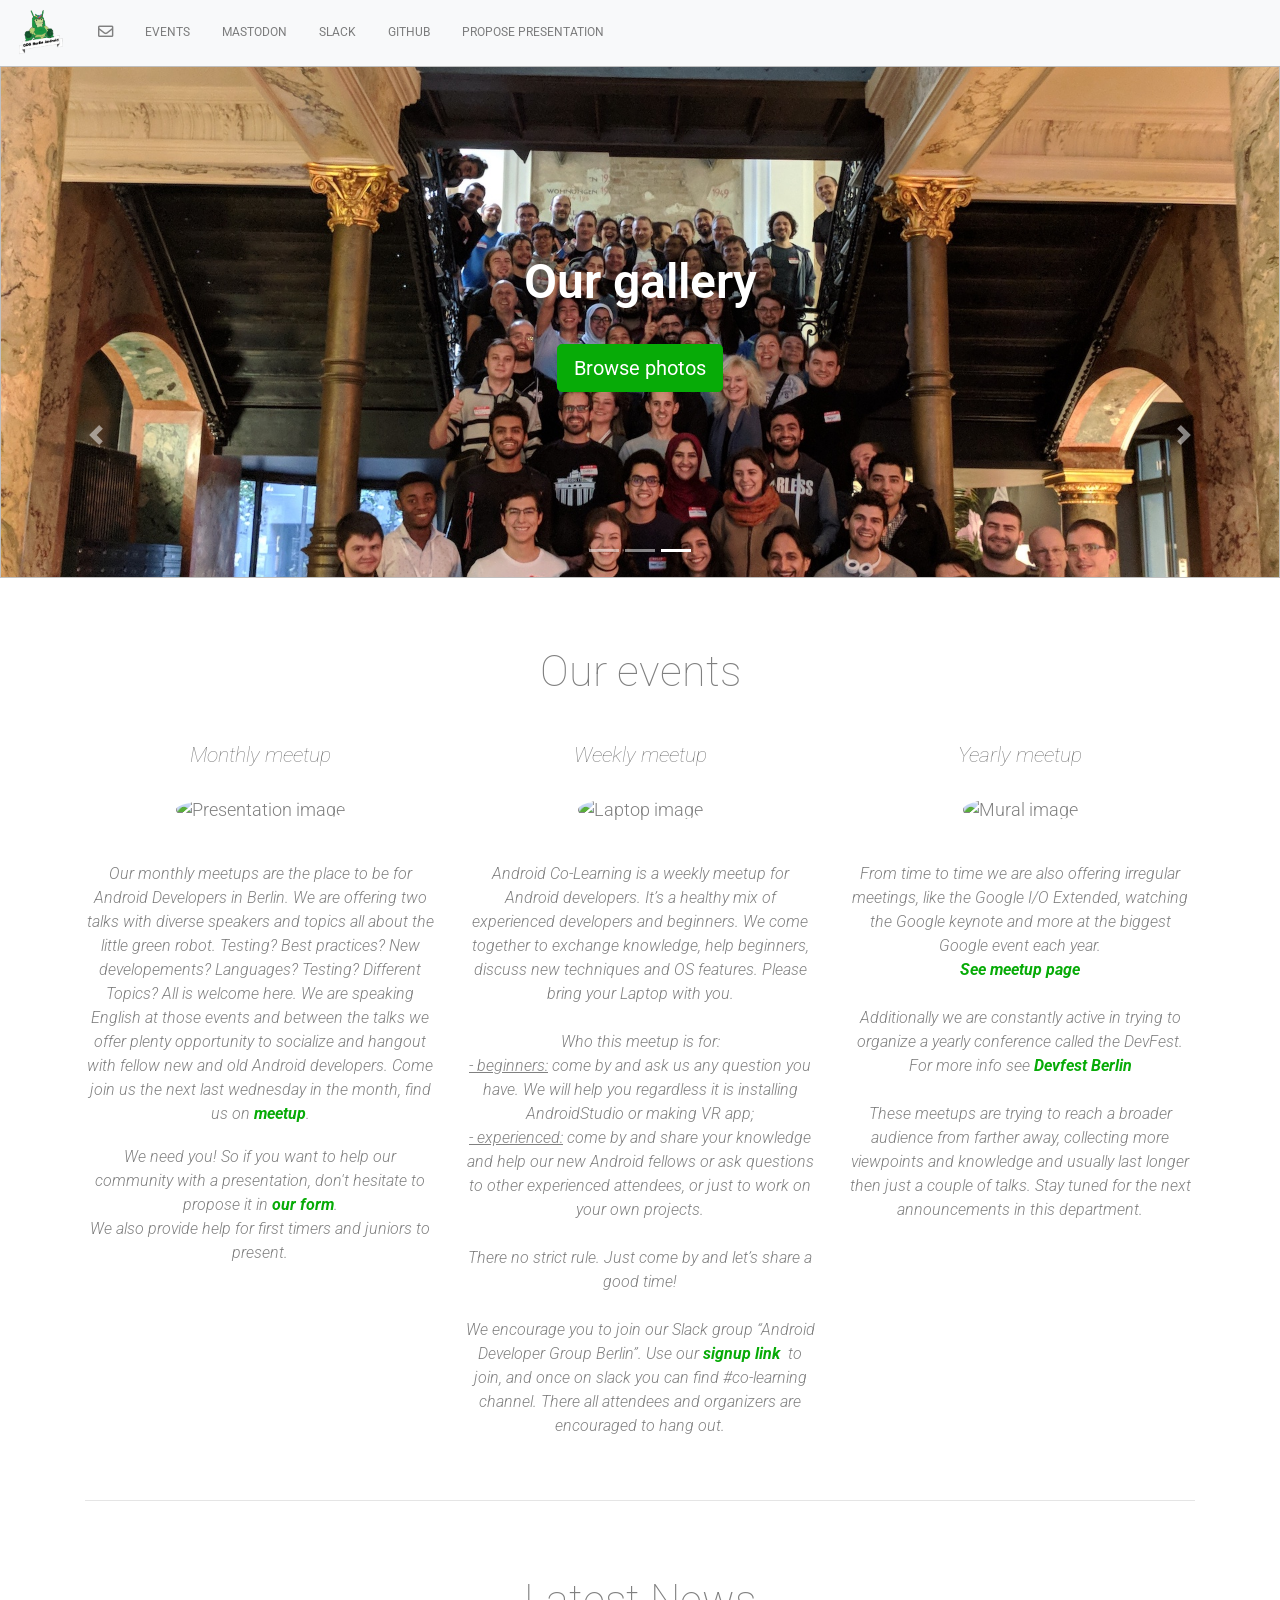
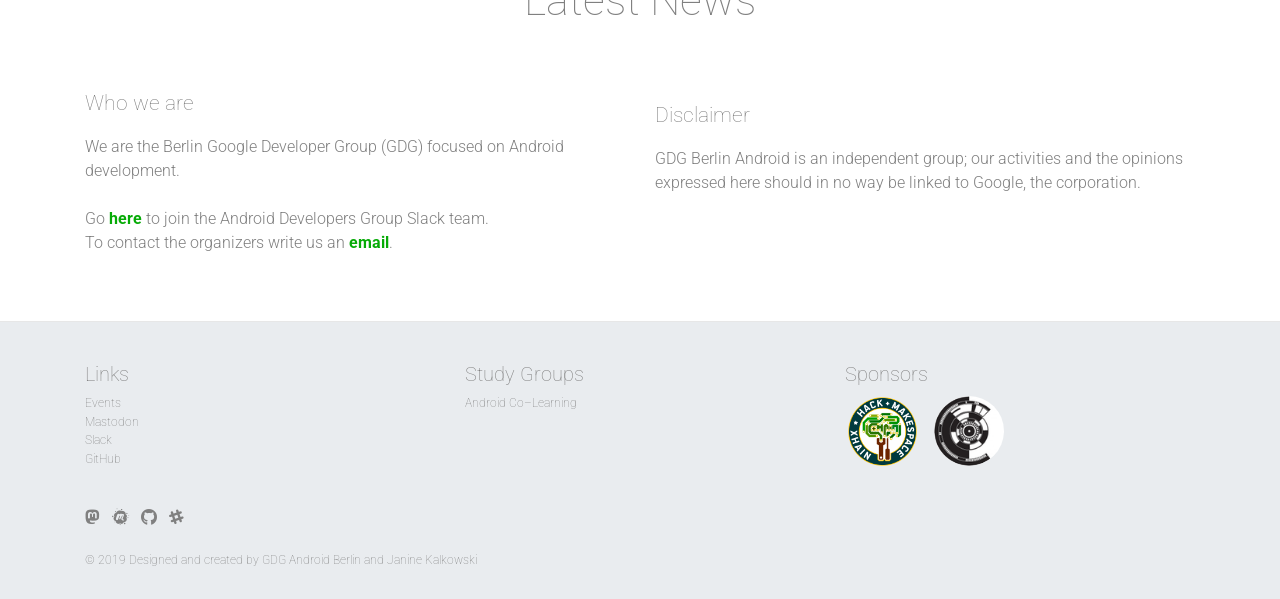
==== commit 8865592d: "Fix "GitHub" spelling." ====
--- a/index.html
+++ b/index.html
@@ -20,14 +20,6 @@
     <script src="https://cdnjs.cloudflare.com/ajax/libs/popper.js/1.14.3/umd/popper.min.js" integrity="sha384-ZMP7rVo3mIykV+2+9J3UJ46jBk0WLaUAdn689aCwoqbBJiSnjAK/l8WvCWPIPm49" crossorigin="anonymous"></script>
     <script src="https://stackpath.bootstrapcdn.com/bootstrap/4.1.1/js/bootstrap.min.js" integrity="sha384-smHYKdLADwkXOn1EmN1qk/HfnUcbVRZyYmZ4qpPea6sjB/pTJ0euyQp0Mk8ck+5T" crossorigin="anonymous"></script>
     <script src="./resources/js/main.js" type="text/javascript"></script>
-    <!-- Twitter meta -->
-    <meta name="twitter:card" content="summary_large_image">
-    <meta name="twitter:site" content="@berlindroid">
-    <meta name="twitter:creator" content="@berlindroid">
-    <meta name="twitter:title" content="GDG Berlin Android: The berlindroid community for Android developement in Berlin">
-    <meta name="twitter:description" content="Find out what's new in Android, what the Berlin community is all about, join us for meetups, and engage with the community on twitter, apply for sponsorships, or have a cold beverage with us.">
-    <meta name="twitter:image" content="https://secure.meetupstatic.com/photos/event/c/2/5/highres_503043109.jpeg">
-    <meta name="twitter:image:alt" content="A photo of a meeting of the Android community in Berlin">
    </head>
    <body>
 
@@ -46,7 +38,7 @@
              <li class="nav-item"><a class="nav-link" href="https://www.meetup.com/GDG-Berlin-Android/">Events</a></li>
              <li class="nav-item"><a class="nav-link" href="https://androiddev.social/@berlindroid">Mastodon</a></li>
              <li class="nav-item"><a class="nav-link" href="https://join.slack.com/t/adg-berlin/shared_invite/zt-20sb62s83-HCl4LX8KmZcaAP8QjG9TKA">Slack</a></li>
-             <li class="nav-item"><a class="nav-link" href="https://github.com/gdg-berlin-android">Github</a></li>
+             <li class="nav-item"><a class="nav-link" href="https://github.com/gdg-berlin-android">GitHub</a></li>
              <li class="nav-item"><a class="nav-link" href="https://goo.gl/forms/LKVnBINiIcyeeEfy2">Propose presentation</a></li>
            </ul>
          </div>
@@ -181,7 +173,7 @@
                <li><a href="https://www.meetup.com/GDG-Berlin-Android/">Events</a></li>
                <li><a href="https://androiddev.social/@berlindroid">Mastodon</a></li>
                <li><a href="https://join.slack.com/t/adg-berlin/shared_invite/zt-20sb62s83-HCl4LX8KmZcaAP8QjG9TKA">Slack</a></li>
-               <li><a href="https://github.com/gdg-berlin-android">Gitub</a></li>
+               <li><a href="https://github.com/gdg-berlin-android">GitHub</a></li>
              </ul>
            </div>
            <div class="col-md-4">
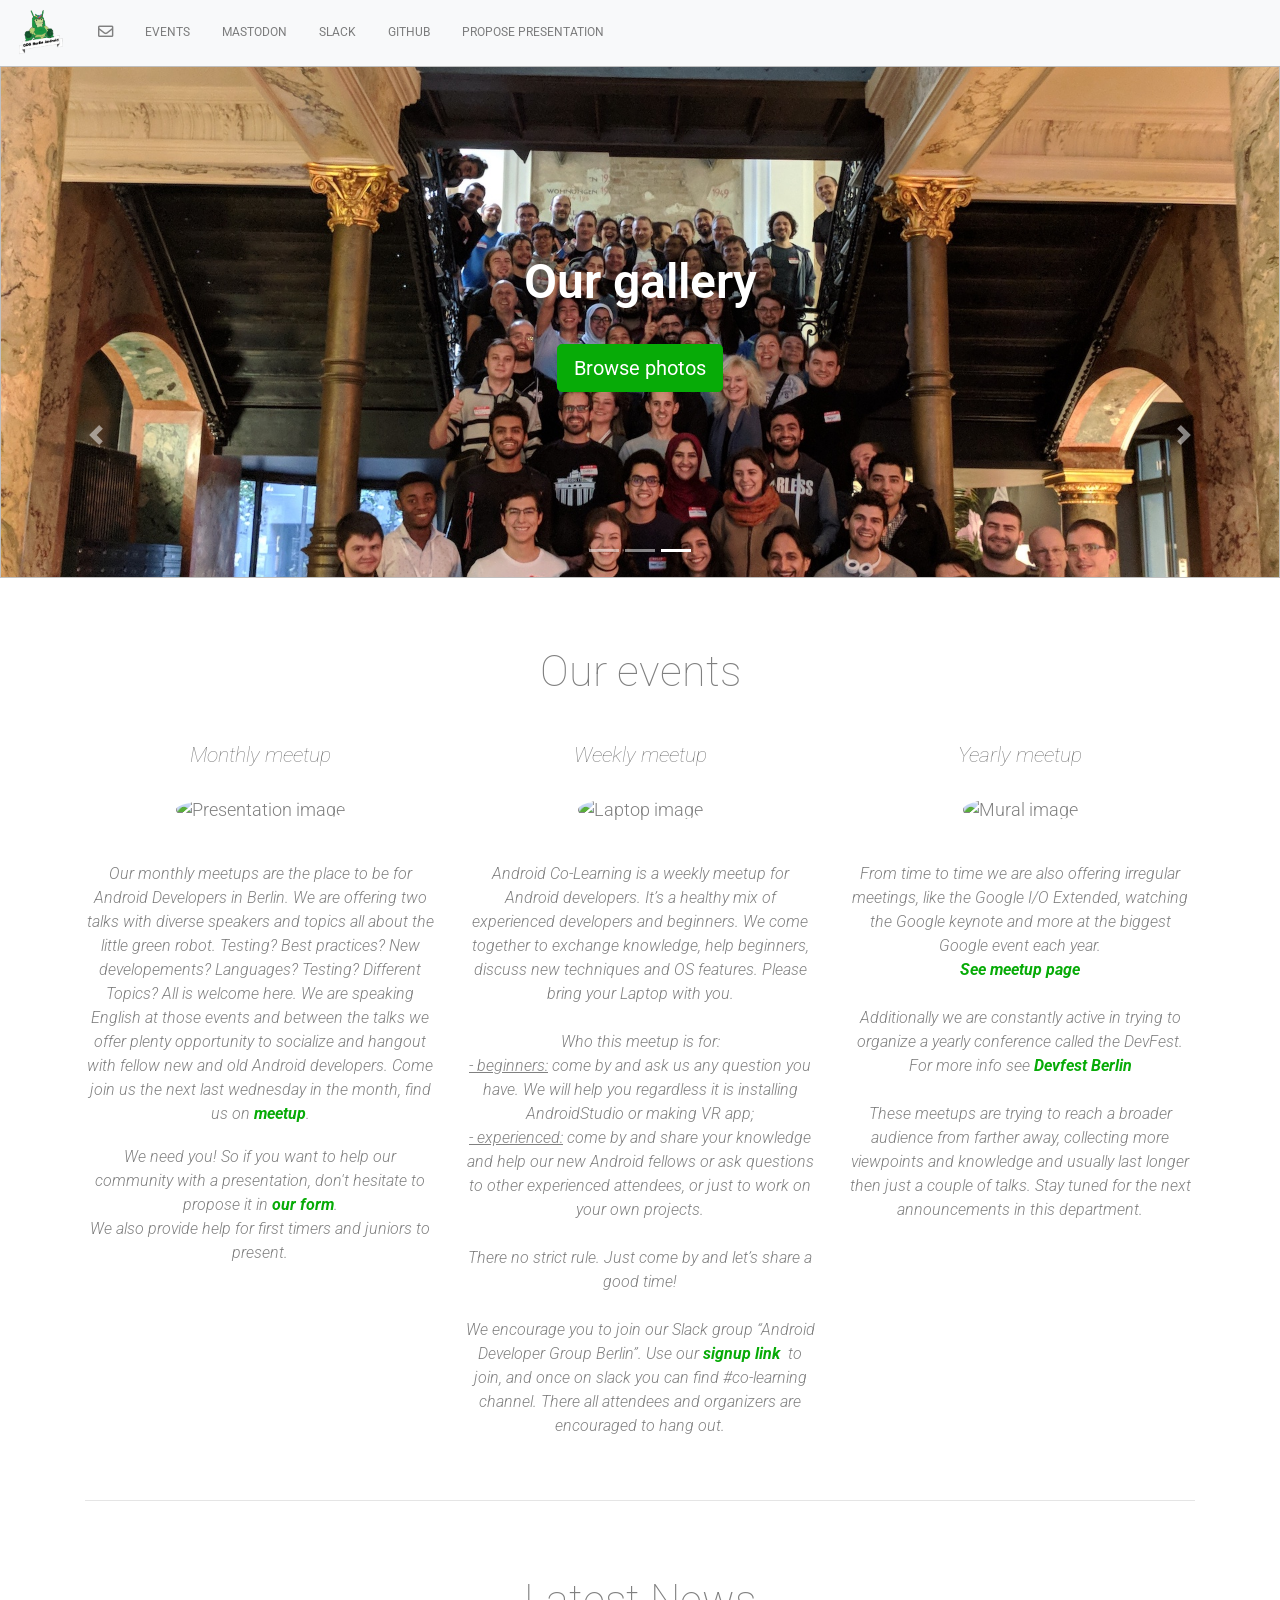
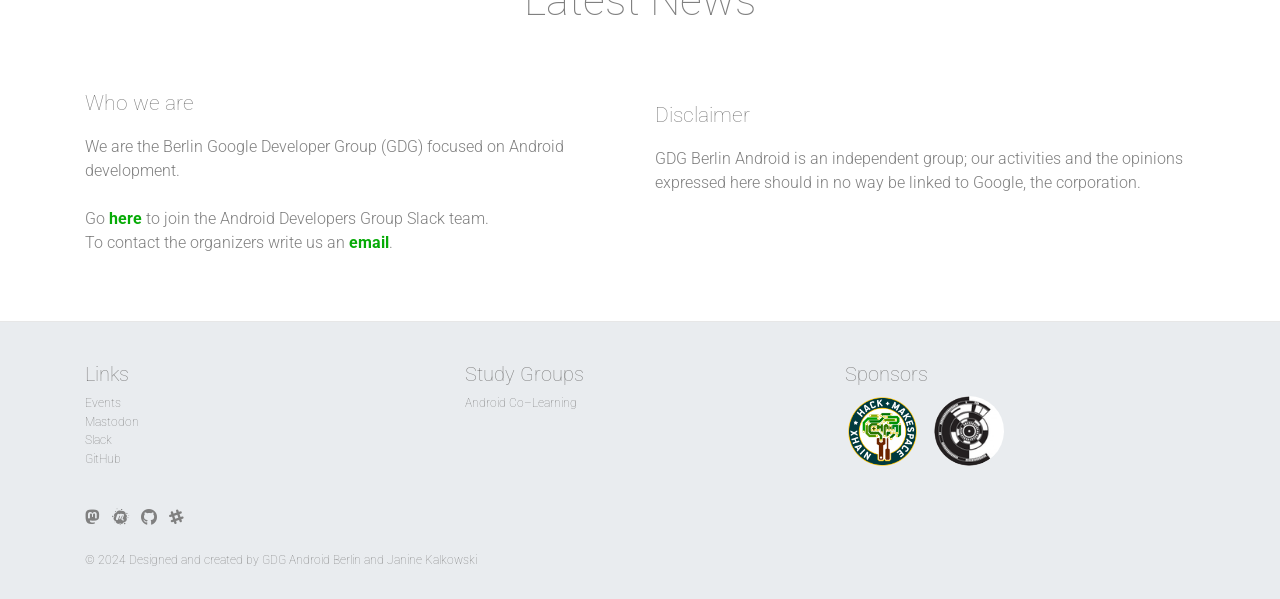
==== commit a42df0a1: "Update year." ====
--- a/index.html
+++ b/index.html
@@ -200,7 +200,7 @@
          </div>
          <div class="row">
            <div class="col-md-12">
-             <p>&copy; 2019 Designed and created by GDG Android Berlin and Janine Kalkowski</p>
+             <p>&copy; 2024 Designed and created by GDG Android Berlin and Janine Kalkowski</p>
            </div>
          </div>
        </div>
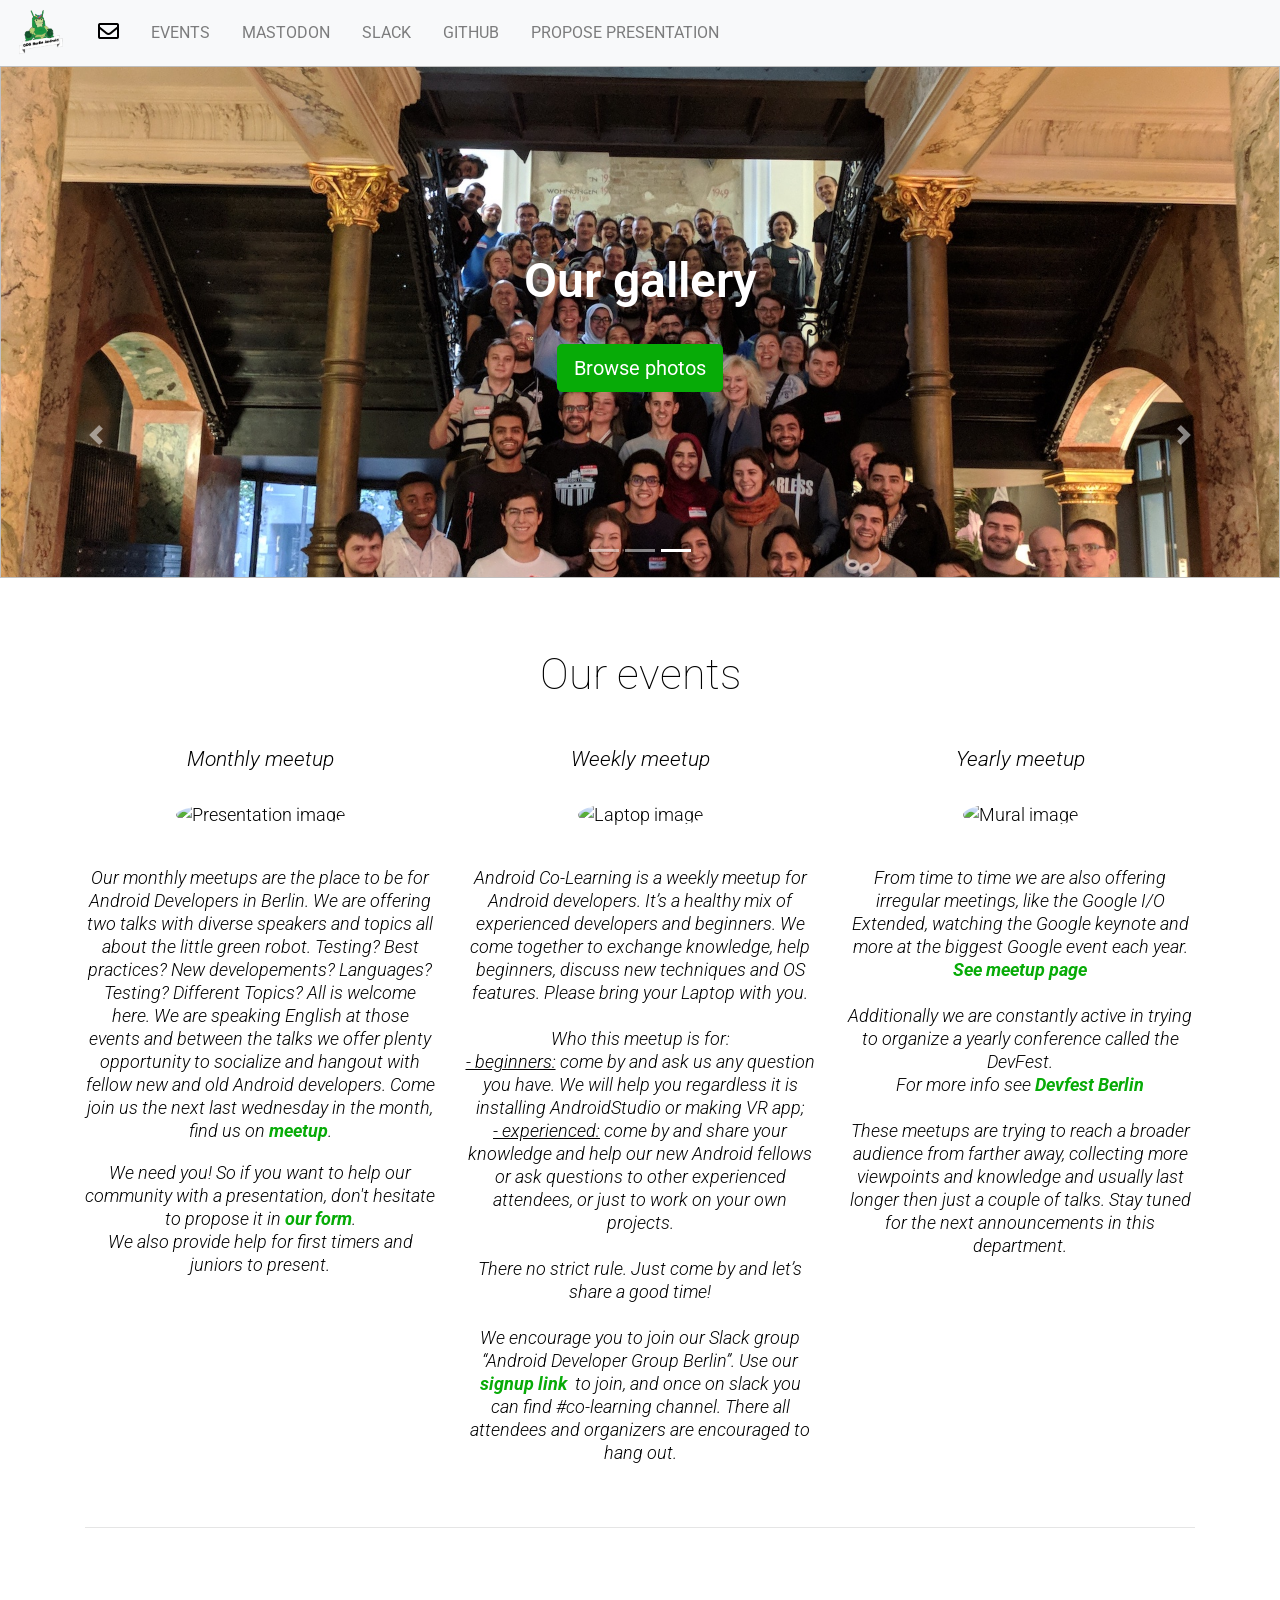
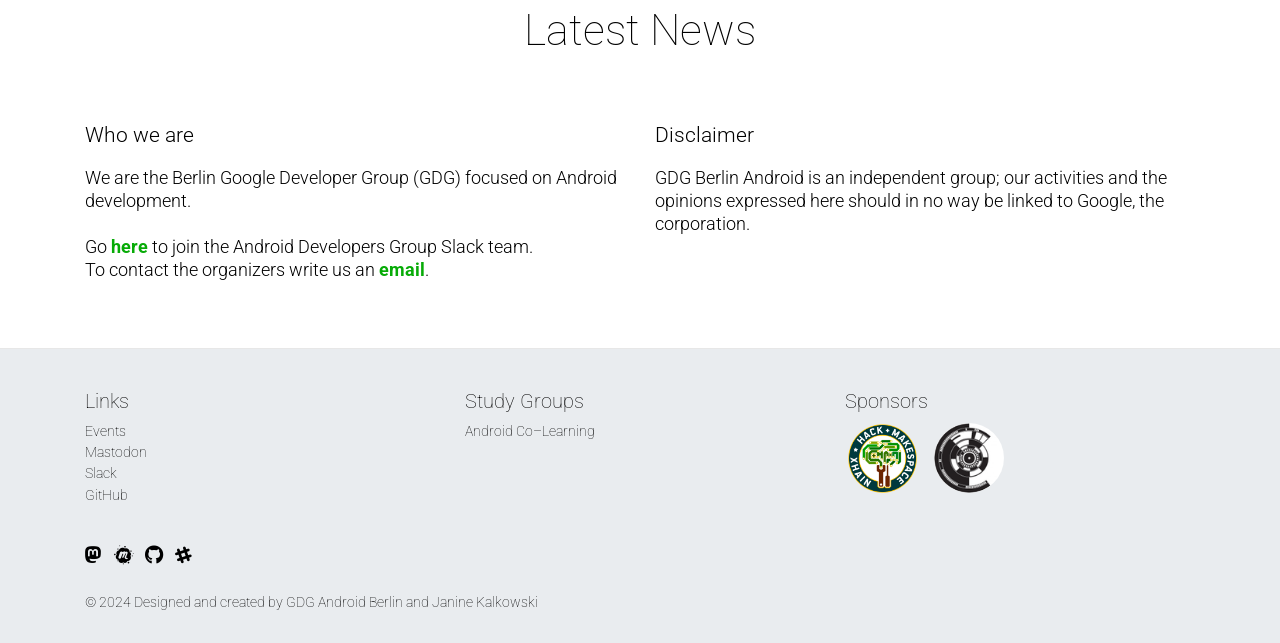
==== commit af214e75: "Merge 78152f471c41efe900d65717f1ca5ac46169a0b9 into a5d6a3c26fc610abb2e7b99454a2e817a7585aec" ====
--- a/index.html
+++ b/index.html
@@ -20,6 +20,14 @@
     <script src="https://cdnjs.cloudflare.com/ajax/libs/popper.js/1.14.3/umd/popper.min.js" integrity="sha384-ZMP7rVo3mIykV+2+9J3UJ46jBk0WLaUAdn689aCwoqbBJiSnjAK/l8WvCWPIPm49" crossorigin="anonymous"></script>
     <script src="https://stackpath.bootstrapcdn.com/bootstrap/4.1.1/js/bootstrap.min.js" integrity="sha384-smHYKdLADwkXOn1EmN1qk/HfnUcbVRZyYmZ4qpPea6sjB/pTJ0euyQp0Mk8ck+5T" crossorigin="anonymous"></script>
     <script src="./resources/js/main.js" type="text/javascript"></script>
+    <!-- Twitter meta -->
+    <meta name="twitter:card" content="summary_large_image">
+    <meta name="twitter:site" content="@berlindroid">
+    <meta name="twitter:creator" content="@berlindroid">
+    <meta name="twitter:title" content="GDG Berlin Android: The berlindroid community for Android developement in Berlin">
+    <meta name="twitter:description" content="Find out what's new in Android, what the Berlin community is all about, join us for meetups, and engage with the community on twitter, apply for sponsorships, or have a cold beverage with us.">
+    <meta name="twitter:image" content="https://secure.meetupstatic.com/photos/event/c/2/5/highres_503043109.jpeg">
+    <meta name="twitter:image:alt" content="A photo of a meeting of the Android community in Berlin">
    </head>
    <body>
 
--- a/resources/css/styles.css
+++ b/resources/css/styles.css
@@ -1,9 +1,9 @@
 * {
   font-family: 'Roboto', sans-serif;
   font-weight: 300;
-  line-height: 1.4;
-  color: grey;
-  font-size: 18px;
+  line-height: 1.5;
+  color: #000;
+  font-size: 1.1em;
 }
 
 
@@ -28,8 +28,6 @@
 .nav-item {
   padding: 0 .5rem 0 .5rem;
   text-transform: uppercase;
-  font-size: 0.72rem /*13px*/;
-  color: grey;
 }
 
 .fade-in {
@@ -114,15 +112,14 @@
 }
 
 h6 {
-  font-size: 1.33rem /*24px*/ !important;
-  font-weight: 100 !important;
+  font-size: 1.33rem !important;
+  font-weight: 300 !important;
   margin-top: 10px !important;
   margin-bottom: 10px !important;
 }
 
 p {
-  font-size: 1rem;
-  line-height: 1.5;
+  line-height: 23px;
   font-weight: 300;
 }
 
@@ -195,7 +192,7 @@
 
 .footer li, .footer p {
   font-weight: 100;
-  font-size: 0.78rem /*14px*/ !important;
+  font-size: 0.89em;
 }
 
 .social-links li {
@@ -210,7 +207,7 @@
 .footer a {
   text-decoration: none;
   background-color: transparent;
-  color: grey;
+  color: #000;
 }
 
 
